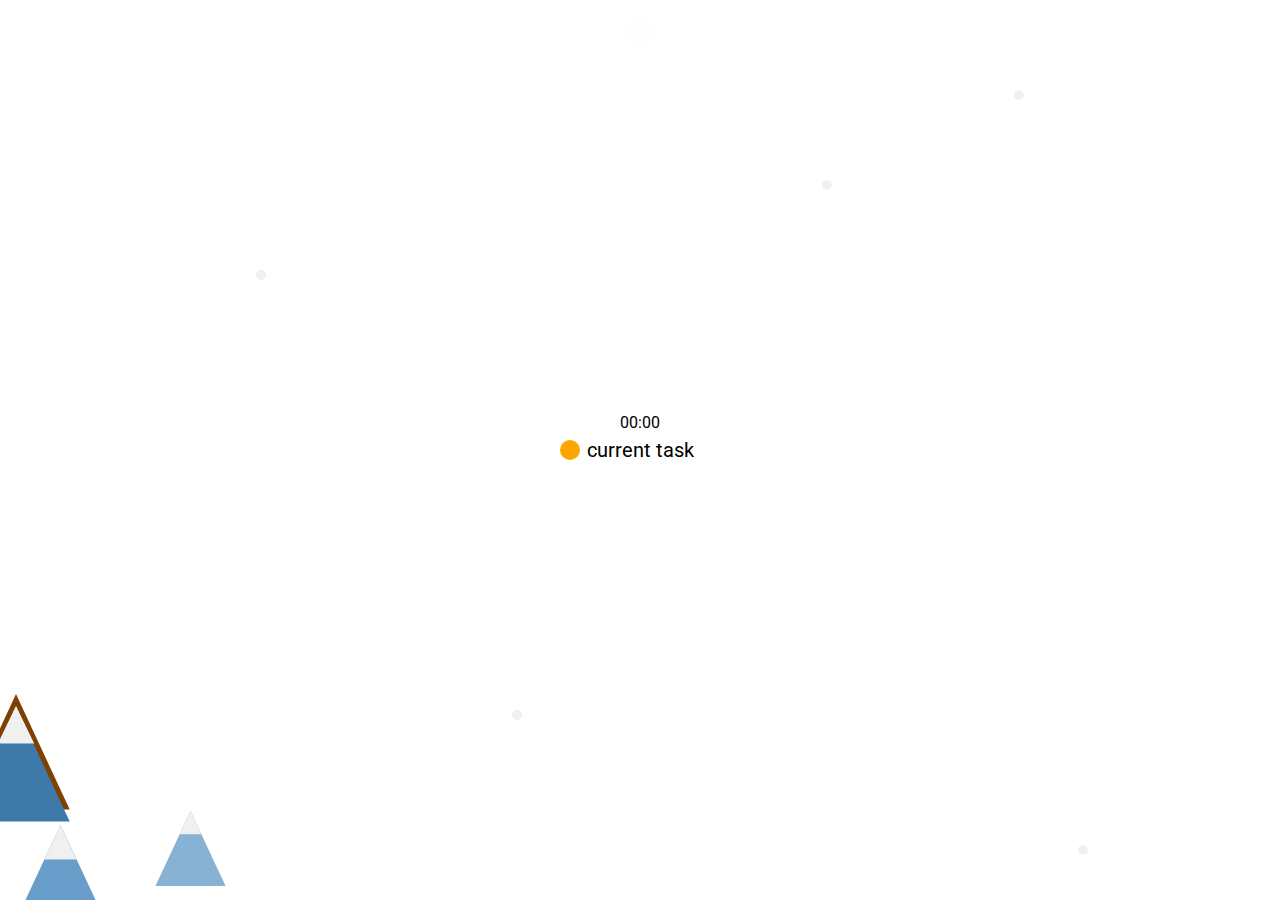
==== index.html @ b99856f8 "[style] winter scene : add mountain peaks" ====
<!DOCTYPE html>
<html lang="en">
<head>
  <meta charset="UTF-8">
  <meta http-equiv="X-UA-Compatible" content="IE=edge">
  <meta name="viewport" content="width=device-width, initial-scale=1.0">
  <link rel="preconnect" href="https://fonts.googleapis.com">
  <link rel="preconnect" href="https://fonts.gstatic.com" crossorigin>
  <link href="https://fonts.googleapis.com/css2?family=Roboto:wght@100;400&display=swap" rel="stylesheet">
  <link rel="stylesheet" href="main.css">
  <script src="main.js" defer></script>
  <title>Timeli</title>
</head>
<body>
  <header>
    <button id="button-hourly-table-open">+</button>
  </header>
  <main>
    <svg id="leaf-1" width="43" height="48" viewBox="0 0 43 48" fill="none" xmlns="http://www.w3.org/2000/svg">
      <path d="M26.0709 11.8953C20.7202 7.89065 9.6484 7.08051 9.6484 7.08051C9.6484 7.08051 6.62289 17.7617 8.55599 24.1594C12.0087 35.5863 33.7386 41.4849 33.7386 41.4849C33.7386 41.4849 35.6278 19.048 26.0709 11.8953Z" fill="#994C00"/>
      <line x1="12.2516" y1="10.8512" x2="29.7718" y2="35.8725" stroke="#D96C00"/>
    </svg>
    <svg id="leaf-2" width="46" height="46" viewBox="0 0 46 46" fill="none" xmlns="http://www.w3.org/2000/svg">
      <path d="M10.4624 20.3955C7.48974 26.2771 8.59883 37.1674 8.59883 37.1674C8.59883 37.1674 19.4891 38.2764 25.3707 35.3038C35.8759 29.9944 37.8831 7.8831 37.8831 7.8831C37.8831 7.8831 15.7718 9.89032 10.4624 20.3955Z" fill="#B25900"/>
      <line x1="11.8097" y1="33.9889" x2="33.1073" y2="12.6912" stroke="#D96C00"/>
    </svg>
    <svg id="leaf-3" width="32" height="47" viewBox="0 0 32 47" fill="none" xmlns="http://www.w3.org/2000/svg">
      <path d="M28.3401 17.4926C27.3072 10.6331 19.7191 1.96211 19.7191 1.96211C19.7191 1.96211 9.69639 7.6465 6.45982 13.782C0.67898 24.7405 12.4304 44.9411 12.4304 44.9411C12.4304 44.9411 30.1847 29.7443 28.3401 17.4926Z" fill="#A65300"/>
      <line x1="18.8742" y1="6.64232" x2="13.5734" y2="37.8998" stroke="#D96C00"/>
    </svg>
    <svg id="leaf-4" width="31" height="38" viewBox="0 0 31 38" fill="none" xmlns="http://www.w3.org/2000/svg">
      <path d="M9.96498 27.7463C13.5654 31.582 22.0373 33.7233 22.0373 33.7233C22.0373 33.7233 25.8425 25.857 25.2185 20.6335C24.1039 11.3036 8.06562 3.76104 8.06562 3.76104C8.06562 3.76104 3.53436 20.8954 9.96498 27.7463Z" fill="#994C00"/>
      <line x1="20.4382" y1="30.4896" x2="10.277" y2="8.69886" stroke="#D96C00"/>
    </svg>
    <svg id="leaf-5" width="29" height="38" viewBox="0 0 29 38" fill="none" xmlns="http://www.w3.org/2000/svg">
      <path d="M24.2544 16.653C24.4208 11.3949 19.9444 3.89021 19.9444 3.89021C19.9444 3.89021 11.6913 6.7618 8.43895 10.8967C2.6299 18.282 8.63728 34.9562 8.63728 34.9562C8.63728 34.9562 23.9572 26.0445 24.2544 16.653Z" fill="#B25900"/>
      <line x1="18.7885" y1="7.30748" x2="10.5651" y2="29.9009" stroke="#D96C00"/>
    </svg>
    <svg id="snowball-1" width="10" height="10" viewBox="0 0 10 10" fill="none">
      <circle cx="5" cy="5" r="5" fill="#F0F0F0"/>
    </svg>
    <svg id="snowball-2" width="10" height="10" viewBox="0 0 10 10" fill="none">
      <circle cx="5" cy="5" r="5" fill="#F0F0F0"/>
    </svg>
    <svg id="snowball-3" width="10" height="10" viewBox="0 0 10 10" fill="none">
      <circle cx="5" cy="5" r="5" fill="#F0F0F0"/>
    </svg>
    <svg id="snowball-4" width="10" height="10" viewBox="0 0 10 10" fill="none">
      <circle cx="5" cy="5" r="5" fill="#F0F0F0"/>
    </svg>
    <svg id="snowball-5" width="10" height="10" viewBox="0 0 10 10" fill="none">
      <circle cx="5" cy="5" r="5" fill="#F0F0F0"/>
    </svg>
    <svg id="snowflake-1" width="63" height="63" viewBox="0 0 63 63" fill="none">
      <path d="M19.8481 11.4592L29.8481 28.7797" stroke="#F0F0F0"/>
      <path d="M18.1519 20.5215V20.5215C22.6102 21.292 26.9824 18.7677 28.5442 14.5215V14.5215" stroke="#F0F0F0"/>
      <path d="M17.884 16.0571V16.0571C20.9416 17.2517 24.3179 15.3024 24.8122 12.0571V12.0571" stroke="#F0F0F0"/>
      <path d="M21.518 24.3516V24.3516C25.1686 24.6704 28.629 22.6726 30.1782 19.3516V19.3516" stroke="#F0F0F0"/>
      <path d="M42.8481 51.2964L32.8481 33.9759" stroke="#F0F0F0"/>
      <path d="M44.5442 42.2344V42.2344C40.086 41.4639 35.7138 43.9882 34.1519 48.2344V48.2344" stroke="#F0F0F0"/>
      <path d="M44.8122 46.6982V46.6982C41.7546 45.5037 38.3782 47.453 37.884 50.6982V50.6982" stroke="#F0F0F0"/>
      <path d="M41.1782 38.4043V38.4043C37.5276 38.0854 34.0671 40.0833 32.518 43.4043V43.4043" stroke="#F0F0F0"/>
      <path d="M8.34815 31.3779L28.3482 31.3779" stroke="#F0F0F0"/>
      <path d="M15.3481 37.3779V37.3779C18.2445 33.9022 18.2445 28.8536 15.3481 25.3779V25.3779" stroke="#F0F0F0"/>
      <path d="M11.3482 35.3779V35.3779C13.9115 33.3273 13.9115 29.4286 11.3482 27.3779V27.3779" stroke="#F0F0F0"/>
      <path d="M20.3481 36.3779V36.3779C22.4496 33.3758 22.4496 29.38 20.3481 26.3779V26.3779" stroke="#F0F0F0"/>
      <path d="M54.3481 31.3779L34.3481 31.3779" stroke="#F0F0F0"/>
      <path d="M47.3481 25.3779V25.3779C44.4517 28.8536 44.4517 33.9022 47.3481 37.3779V37.3779" stroke="#F0F0F0"/>
      <path d="M51.3481 27.3779V27.3779C48.7848 29.4286 48.7848 33.3273 51.3481 35.3779V35.3779" stroke="#F0F0F0"/>
      <path d="M42.3481 26.3779V26.3779C40.2467 29.38 40.2467 33.3758 42.3481 36.3779V36.3779" stroke="#F0F0F0"/>
      <path d="M42.848 11.459L32.848 28.7795" stroke="#F0F0F0"/>
      <path d="M34.1519 14.5212V14.5212C35.7137 18.7674 40.0859 21.2918 44.5442 20.5212V20.5212" stroke="#F0F0F0"/>
      <path d="M37.8839 12.0571V12.0571C38.3782 15.3024 41.7545 17.2517 44.8121 16.0571V16.0571" stroke="#F0F0F0"/>
      <path d="M32.5179 19.3511V19.3511C34.0671 22.6721 37.5275 24.67 41.1781 24.3511V24.3511" stroke="#F0F0F0"/>
      <path d="M19.848 51.2964L29.848 33.9759" stroke="#F0F0F0"/>
      <path d="M28.5442 48.2344V48.2344C26.9823 43.9882 22.6101 41.4639 18.1519 42.2344V42.2344" stroke="#F0F0F0"/>
      <path d="M24.8121 50.6982V50.6982C24.3178 47.453 20.9415 45.5037 17.8839 46.6982V46.6982" stroke="#F0F0F0"/>
      <path d="M30.1781 43.4043V43.4043C28.629 40.0833 25.1685 38.0854 21.5179 38.4043V38.4043" stroke="#F0F0F0"/>
    </svg>
    <svg id="snowflake-2" width="50" height="50" viewBox="0 0 50 50" fill="none">
      <line x1="2.97028" y1="36.9933" x2="46.2715" y2="11.9933" stroke="#F0F0F0"/>
      <path d="M41.3863 10.7812V10.7812C40.1325 13.4691 41.9317 16.5853 44.8863 16.8434V16.8434" stroke="#F0F0F0"/>
      <path d="M6.78116 38.8433V38.8433C8.03496 36.1555 6.23577 33.0392 3.28116 32.7811V32.7811" stroke="#F0F0F0"/>
      <path d="M11.2452 38.5757V38.5757C12.1412 34.4573 9.75984 30.3327 5.74524 29.0494V29.0494" stroke="#F0F0F0"/>
      <path d="M36.9222 11.0493V11.0493C36.0262 15.1677 38.4076 19.2923 42.4222 20.5756V20.5756" stroke="#F0F0F0"/>
      <line x1="2.97809" y1="11.9933" x2="46.2794" y2="36.9933" stroke="#F0F0F0"/>
      <path d="M44.8863 32.1562V32.1562C41.9317 32.4143 40.1325 35.5306 41.3863 38.2184V38.2184" stroke="#F0F0F0"/>
      <path d="M3.28116 16.2188V16.2188C6.23577 15.9607 8.03496 12.8444 6.78116 10.1566V10.1566" stroke="#F0F0F0"/>
      <path d="M5.74525 19.9507V19.9507C9.75985 18.6674 12.1412 14.5428 11.2453 10.4244V10.4244" stroke="#F0F0F0"/>
      <path d="M42.4222 28.4243V28.4243C38.4076 29.7076 36.0262 33.8322 36.9222 37.9506V37.9506" stroke="#F0F0F0"/>
      <line x1="24.5" x2="24.5" y2="50" stroke="#F0F0F0"/>
      <path d="M19 7V7C22.1186 9.83512 26.8814 9.83512 30 7V7" stroke="#F0F0F0"/>
      <path d="M21 3V3C22.7008 5.42973 26.2992 5.42973 28 3V3" stroke="#F0F0F0"/>
      <path d="M28 47V47C26.2992 44.5703 22.7008 44.5703 21 47V47" stroke="#F0F0F0"/>
      <path d="M30 43V43C26.8814 40.1649 22.1186 40.1649 19 43V43" stroke="#F0F0F0"/>
    </svg>
    <svg id="mtn-1" width="70" height="116" viewBox="0 0 70 116" fill="none" xmlns="http://www.w3.org/2000/svg">
      <path d="M16 0L69.6936 115.5H-37.6936L16 0Z"/>
    </svg>
    <svg id="mtn-2" width="71" height="75" viewBox="0 0 71 75" fill="none" xmlns="http://www.w3.org/2000/svg">
      <path d="M35.5 0L70.574 75H0.425972L35.5 0Z"/>
    </svg>
    <svg id="mtn-3" width="71" height="75" viewBox="0 0 71 75" fill="none" xmlns="http://www.w3.org/2000/svg">
      <path d="M35.5 0L70.574 75H0.425972L35.5 0Z"/>
    </svg>
    <svg id="mtn-w-1" width="78" height="154" viewBox="0 0 78 154" fill="none" xmlns="http://www.w3.org/2000/svg">
      <path d="M16 0L69.6936 115.5H-37.6936L16 0Z" fill="#3D79A9"/>
      <path d="M16 0L34.1865 37.5H-2.18653L16 0Z" fill="#F0F0F0"/>
    </svg>
    <svg id="mtn-w-2" width="81" height="89" viewBox="0 0 81 89" fill="none" xmlns="http://www.w3.org/2000/svg">
      <path d="M40.5 0L75.574 75H5.42597L40.5 0Z" fill="#87B2D4"/>
      <path d="M40.5 0L51.3253 23.25H29.6747L40.5 0Z" fill="#F0F0F0"/>
    </svg>
    <svg id="mtn-w-3" width="81" height="75" viewBox="0 0 81 75" fill="none" xmlns="http://www.w3.org/2000/svg">
      <path d="M40.5 0L75.574 75H5.42597L40.5 0Z" fill="#679DC8"/>
      <path d="M40.5 0L56.5215 34.5H24.4785L40.5 0Z" fill="#F0F0F0"/>
    </svg>
    <section id="clock">
      <section id="clock-ticks">
        <div class="main-tick"></div>
        <div class="main-tick"></div>
        <div class="mid-tick"></div>
        <div class="mid-tick"></div>
        <div class="min-tick"></div>
        <div class="min-tick"></div>
        <div class="min-tick"></div>
        <div class="min-tick"></div>
        <div class="min-tick"></div>
        <div class="min-tick"></div>
        <div class="min-tick"></div>
        <div class="min-tick"></div>
      </section>
      <section id="clock-display">
        <div id="time-announcement">00:00</div>
        <div id="task-announcement">current task</div>
      </section>
      <section id="sun-moon-lever">
        <div id="sun-moon"></div>
      </section>
      </section>
    </section>
  </main>
  <aside id="hourly-table">
    <section id="hourly-table-button-section"><button id="button-hourly-table-close">x</button></section>
    <section id="hourly-table-form-section">
      <form id="df1" class="table-item-section"><div class="table-hour">01:00</div><input id="dt1" type="text" placeholder="new task" name="dt1"></form>
      <form id="df2" class="table-item-section"><div class="table-hour">02:00</div><input id="dt2" type="text" placeholder="new task" name="dt2"></form>
      <form id="df3" class="table-item-section"><div class="table-hour">03:00</div><input id="dt3" type="text" placeholder="new task" name="dt3"></form>
      <form id="df4" class="table-item-section"><div class="table-hour">04:00</div><input id="dt4" type="text" placeholder="new task" name="dt4"></form>
      <form id="df5" class="table-item-section"><div class="table-hour">05:00</div><input id="dt5" type="text" placeholder="new task" name="dt5"></form>
      <form id="df6" class="table-item-section"><div class="table-hour">06:00</div><input id="dt6" type="text" placeholder="new task" name="dt6"></form>
      <form id="df7" class="table-item-section"><div class="table-hour">07:00</div><input id="dt7" type="text" placeholder="new task" name="dt7"></form>
      <form id="df8" class="table-item-section"><div class="table-hour">08:00</div><input id="dt8" type="text" placeholder="new task" name="dt8"></form>
      <form id="df9" class="table-item-section"><div class="table-hour">09:00</div><input id="dt9" type="text" placeholder="new task" name="dt9"></form>
      <form id="df10" class="table-item-section"><div class="table-hour">10:00</div><input id="dt10" type="text" placeholder="new task" name="dt10"></form>
      <form id="df11" class="table-item-section"><div class="table-hour">11:00</div><input id="dt11" type="text" placeholder="new task" name="dt11"></form>
      <form id="df12" class="table-item-section"><div class="table-hour">12:00</div><input id="dt12" type="text" placeholder="new task" name="dt12"></form>
      <form id="df13" class="table-item-section"><div class="table-hour">01:00</div><input id="dt13" type="text" placeholder="new task" name="dt13"></form>
      <form id="df14" class="table-item-section"><div class="table-hour">02:00</div><input id="dt14" type="text" placeholder="new task" name="dt14"></form>
      <form id="df15" class="table-item-section"><div class="table-hour">03:00</div><input id="dt15" type="text" placeholder="new task" name="dt15"></form>
      <form id="df16" class="table-item-section"><div class="table-hour">04:00</div><input id="dt16" type="text" placeholder="new task" name="dt16"></form>
      <form id="df17" class="table-item-section"><div class="table-hour">05:00</div><input id="dt17" type="text" placeholder="new task" name="dt17"></form>
      <form id="df18" class="table-item-section"><div class="table-hour">06:00</div><input id="dt18" type="text" placeholder="new task" name="dt18"></form>
      <form id="df19" class="table-item-section"><div class="table-hour">07:00</div><input id="dt19" type="text" placeholder="new task" name="dt19"></form>
      <form id="df20" class="table-item-section"><div class="table-hour">08:00</div><input id="dt20" type="text" placeholder="new task" name="dt20"></form>
      <form id="df21" class="table-item-section"><div class="table-hour">09:00</div><input id="dt21" type="text" placeholder="new task" name="dt21"></form>
      <form id="df22" class="table-item-section"><div class="table-hour">10:00</div><input id="dt22" type="text" placeholder="new task" name="dt22"></form>
      <form id="df23" class="table-item-section"><div class="table-hour">11:00</div><input id="dt23" type="text" placeholder="new task" name="dt23"></form>
      <form id="df0" class="table-item-section"><div class="table-hour">12:00</div><input id="dt0" type="text" placeholder="new task" name="dt0"></form>
    </section>
  </aside>
</body>
</html>
---- main.css ----
:root {
  --sun: orange;
  --spring-day: rgb(197,204,153);
  --spring-night: rgb(110,119,59);
  --summer-day: rgb(103,157,200);
  --summer-night: rgb(68,129,187);
  --fall-day: rgb(200,100,0);
  --fall-night: rgb(153,76,0);
  --winter-day: rgb(160,195,223);
  --winter-night: rgb(51,108,153);
  --season: var(--fall);
  --bgColour: var(--season);
}

* {
  margin: 0;
  padding: 0;
}

button {
  margin: 0;
  padding: 0;
  background-color: transparent;
  border: none;
  text-align: center;
  font: inherit;
  appearance: none;
  cursor: pointer;
}

body {
  width: 100vw;
  height: 100vh;
  display: grid;
  grid-template-columns: 100%;
  grid-template-rows: 100%;
  justify-content: center;
  align-items: center;
  background-color: var(--fall);
}

main {
  width: 100%;
  height: 350px;
  grid-column: 1/-1;
  grid-row: 1/-1;
  display: flex;
  justify-content: center;
  align-items: center;
}

#clock {
  width: 320px;
  height: 320px;
  margin: 0 auto;
  display: grid;
  align-items: center;
  justify-items: center;
  grid-template-columns: 100%;
  grid-template-rows: 100%;
}

#clock-ticks {
  width: 100%;
  height: 100%;
  grid-row: 1/-1;
  grid-column: 1/-1;
  display: grid;
  align-items: center;
  justify-items: center;
  grid-template-columns: 100%;
  grid-template-rows: 100%;
  z-index: 1;
}

#clock-ticks div {
  grid-column: 1/-1;
  grid-row: 1/-1;
  background-color: white;
}

#clock-ticks .main-tick {
  width: 260px;
  height: 2px;
}

#clock-ticks .mid-tick {
  width: 250px;
  height: 2px;
}

#clock-ticks .min-tick {
  width: 240px;
  height: 2px;
}

#clock-ticks div:nth-of-type(2) {transform: rotate(90deg);}
#clock-ticks div:nth-of-type(3) {transform: rotate(45deg);}
#clock-ticks div:nth-of-type(4) {transform: rotate(-45deg);}
#clock-ticks div:nth-of-type(5) {transform: rotate(15deg);}
#clock-ticks div:nth-of-type(6) {transform: rotate(30deg);}
#clock-ticks div:nth-of-type(7) {transform: rotate(-15deg);}
#clock-ticks div:nth-of-type(8) {transform: rotate(-30deg);}
#clock-ticks div:nth-of-type(9) {transform: rotate(60deg);}
#clock-ticks div:nth-of-type(10) {transform: rotate(75deg);}
#clock-ticks div:nth-of-type(11) {transform: rotate(-60deg);}
#clock-ticks div:nth-of-type(12) {transform: rotate(-75deg);}

#clock-display {
  width: 230px;
  height: 230px;
  grid-row: 1/-1;
  grid-column: 1/-1;
  border-radius: 50%;
  display: flex;
  flex-direction: column;
  justify-content: center;
  align-items: center;
  background-color: var(--fall);
  z-index: 2;
}

body {
  font-family: 'Roboto',sans-serif;
  font-size: 16px;
}

#time-announcement {
  font-size: 16px;
  height: 25px;
}

#task-announcement {
  width: 180px;
  height: 50px;
  font-size: 20px;
  text-align: center;
}

#sun-moon-lever {
  width: 160px;
  height: 20px;
  grid-row: 1/-1;
  grid-column: 1/-1;
  transform-origin: right center;
  transform: translateX(-80px) rotate(calc(var(--rotation)*1deg));
  z-index: 3;
}

#sun-moon {
  width: 20px;
  height: 20px;
  border-radius: 50%;
  background-color: var(--sun);
  transition: background-color 5s;
}

header , #hourly-table-button-section {
  width: 100%;
  height: 50px;
  align-self: flex-start;
  grid-row: 1/-1;
  grid-column: 1/-1;
  margin: 0 auto 20px;
  display: grid;
  justify-content: center;
  align-items: center;
}

input,textarea {
  margin: 0 5px 0;
  outline: none;
  border: none;
  font-family: 'Roboto',sans-serif;
  font-size: 14px;
  color: white;
  background-color: rgba(255,255,255,0);
}

input::placeholder {
  color: rgba(250,250,250,.9);
  font-family: 'Roboto',sans-serif;
}

#hourly-table {
  width: 100%;
  height: 100%;
  grid-column: 1/-1;
  grid-row: 1/-1;
  background-color:var(--fall);
  z-index: 3;
  transform: translateY(-100vh);
  transition: transform 1s ease-in-out;
}

#hourly-table-form {
  margin: 10px 0 0;
}

.table-item-section {
  width: 95%;
  max-width: 500px;
  margin: 0 auto 5px;
  display: flex;
  color: white;
}

.table-hour {
  width: 40px;
  height: 20px;
  padding: 4px 0px 0px;
  font-weight: 100;
  font-size: 14px;
}

.table-item-section input {
  width: 450px;
  height: 22px;
  padding-left: 5px;
  margin-left: 10px;
  border: 1px solid white;
}

#button-hourly-table-open , #button-hourly-table-close {
  width: 25px;
  height: 25px;
  margin: 20px auto 20px;
  grid-column: 1/-1;
  grid-row: 1/-1;
  color: white;
  background-color: rgba(250,250,250,.25);
}

#df1,#df2,#df3,#df4,#df5 {
  display: none;
}

#leaf-1 {
  position: absolute;
  top: 5%;
  left: 10%;
  opacity: 0;
}

#leaf-2 {
  position: absolute;
  top: 15%;
  right: 15%;
  opacity: 0;
}

#leaf-3 {
  position: absolute;
  bottom: 25%;
  right: 5%;
  opacity: 0;
}

#leaf-4 {
  position: absolute;
  bottom: 20%;
  right: 10%;
  opacity: 0;
}

#leaf-5 {
  position: absolute;
  bottom: 14%;
  right: 5%;
  opacity: 0;
}

#snowball-1 {
  position: absolute;
  top: 10%;
  right: 20%;
  opacity: 1;
}

#snowball-2 {
  position: absolute;
  top: 20%;
  right: 35%;
  opacity: 1;
}

#snowball-3 {
  position: absolute;
  top: 30%;
  left: 20%;
  opacity: 1;
}

#snowball-4 {
  position: absolute;
  bottom: 20%;
  left: 40%;
  opacity: 1;
}

#snowball-5 {
  position: absolute;
  bottom: 5%;
  right: 15%;
  opacity: 1;
}

#snowflake-1 {
  position: absolute;
  top: 5%;
  left: 20%;
  opacity: 0;
}

#snowflake-2 {
  position: absolute;
  bottom: 18%;
  right: 22%;
  opacity: 0;
}

#mtn-1 {
  position: absolute;
  bottom: 10%;
  left: 0%;
  fill: #804000;
}

#mtn-2 {
  position: absolute;
  bottom: 2%;
  left: 12%;
}

#mtn-3 {
  position: absolute;
  bottom: 0%;
  left: 2%;
}

#mtn-w-1 {
  position: absolute;
  bottom: 4.5%;
  left: 0%;
}

#mtn-w-2 {
  position: absolute;
  bottom: 0%;
  left: 11.7%;
}

#mtn-w-3 {
  position: absolute;
  bottom: 0%;
  left: 1.6%;
}
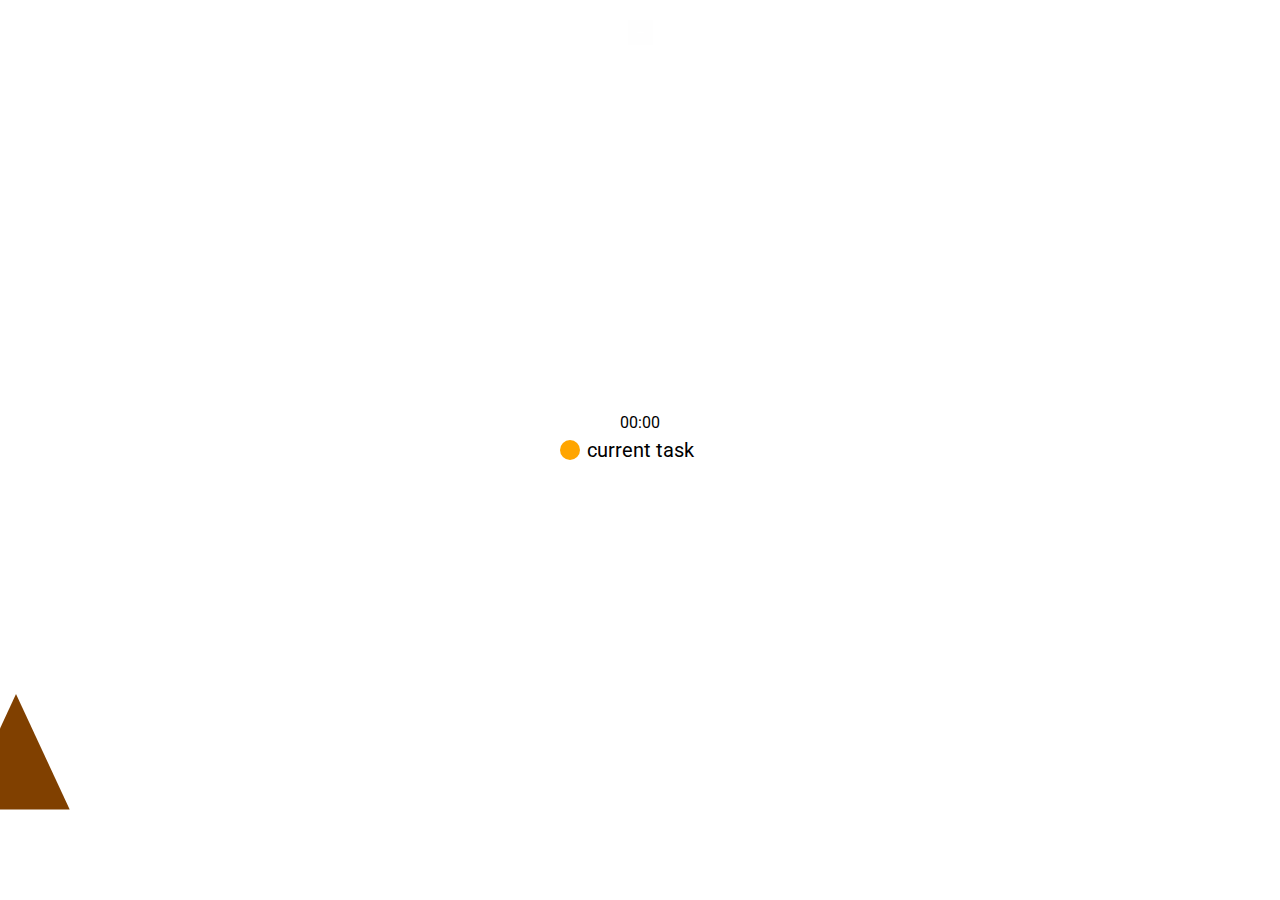
==== commit 27b3c42a: "[style] spring scene : add flowers" ====
--- a/index.html
+++ b/index.html
@@ -16,6 +16,52 @@
     <button id="button-hourly-table-open">+</button>
   </header>
   <main>
+    <svg id="stargazer" width="38" height="45" viewBox="0 0 38 45" fill="none" xmlns="http://www.w3.org/2000/svg">
+      <path d="M20 25V25C21.3203 31.6013 21.3203 38.3987 20 45V45" stroke="#4C994C"/>
+      <path d="M16.4291 6.71274C16.612 6.16408 17.388 6.16408 17.5709 6.71274L20.4868 15.4605C20.7933 16.3799 20.4771 17.3922 19.7018 17.9737C18.1007 19.1745 15.8993 19.1745 14.2982 17.9737C13.5229 17.3922 13.2067 16.3799 13.5132 15.4605L16.4291 6.71274Z" fill="#E87D7D"/>
+      <path d="M5.76873 27.6022C5.20214 27.7181 4.81411 27.046 5.19781 26.6133L11.3156 19.7142C11.9586 18.9891 12.9934 18.7568 13.8846 19.1375C15.7251 19.9236 16.8258 21.8301 16.5864 23.8171C16.4705 24.7792 15.7519 25.5593 14.8025 25.7536L5.76873 27.6022Z" fill="#E87D7D"/>
+      <path d="M28.7926 26.6133C29.1763 27.046 28.7882 27.7181 28.2217 27.6022L19.1879 25.7535C18.2385 25.5593 17.5199 24.7792 17.404 23.8171C17.1646 21.8301 18.2653 19.9236 20.1057 19.1375C20.997 18.7568 22.0318 18.9891 22.6747 19.7142L28.7926 26.6133Z" fill="#E87D7D"/>
+      <path d="M28.6183 13.3678C29.1852 13.2534 29.5714 13.9265 29.1865 14.3582L23.0501 21.2407C22.4051 21.9641 21.3697 22.1936 20.4795 21.8105C18.6412 21.0194 17.5457 19.1099 17.7904 17.1236C17.9089 16.1618 18.6296 15.3837 19.5796 15.192L28.6183 13.3678Z" fill="#B41818"/>
+      <path d="M5.19414 14.5169C4.81161 14.0832 5.20145 13.4122 5.76773 13.5296L14.7964 15.4027C15.7453 15.5995 16.4618 16.3815 16.5751 17.344C16.8091 19.3316 15.7033 21.2351 13.8607 22.0163C12.9685 22.3945 11.9343 22.1594 11.2933 21.4326L5.19414 14.5169Z" fill="#B41818"/>
+      <path d="M17.5098 33.9952C17.3254 34.5433 16.5494 34.5412 16.368 33.9921L13.4757 25.2364C13.1718 24.3162 13.4907 23.3048 14.2676 22.7254C15.8719 21.529 18.0733 21.5349 19.6711 22.74C20.4448 23.3236 20.7583 24.3368 20.4494 25.2553L17.5098 33.9952Z" fill="#B41818"/>
+      <circle cx="17" cy="21" r="3" fill="#961414"/>
+    </svg>
+    <svg id="sunflower" width="31" height="79" viewBox="0 0 31 79" fill="none" xmlns="http://www.w3.org/2000/svg">
+      <line x1="15.5" y1="16" x2="15.5" y2="79" stroke="#4D994D"/>
+      <path d="M16.3535 33.9248C15.6357 35.3449 15.9035 37.9745 15.9035 37.9745C15.9035 37.9745 18.5331 38.2423 19.9533 37.5246C22.4899 36.2425 22.9746 30.9035 22.9746 30.9035C22.9746 30.9035 17.6355 31.3881 16.3535 33.9248Z" fill="#77BB77"/>
+      <line x1="16.4106" y1="36.9389" x2="21.5532" y2="31.7963" stroke="#4D994D"/>
+      <path d="M14.5246 33.9248C15.2423 35.3449 14.9745 37.9745 14.9745 37.9745C14.9745 37.9745 12.3449 38.2423 10.9247 37.5246C8.38814 36.2425 7.90347 30.9035 7.90347 30.9035C7.90347 30.9035 13.2425 31.3881 14.5246 33.9248Z" fill="#77BB77"/>
+      <line y1="-0.5" x2="7.27273" y2="-0.5" transform="matrix(-0.707107 -0.707107 -0.707107 0.707107 14.1139 37.2925)" stroke="#4D994D"/>
+      <path d="M14.1775 6.10486C13.8831 4.30399 14.1172 2.45639 14.8516 0.785893C14.9838 0.485207 15.4104 0.485207 15.5425 0.785893C16.2769 2.45639 16.511 4.30399 16.2166 6.10486L15.9324 7.84363H14.4617L14.1775 6.10486Z" fill="#FFD366"/>
+      <path d="M24.2892 14.1774C26.0901 13.883 27.9377 14.1172 29.6082 14.8515C29.9089 14.9837 29.9089 15.4103 29.6082 15.5425C27.9377 16.2768 26.0901 16.511 24.2892 16.2166L22.5504 15.9323L22.5504 14.4617L24.2892 14.1774Z" fill="#FFD366"/>
+      <path d="M6.10486 16.2166C4.30399 16.511 2.45639 16.2769 0.785893 15.5425C0.485207 15.4103 0.485207 14.9837 0.785893 14.8516C2.45639 14.1172 4.30399 13.8831 6.10486 14.1775L7.84363 14.4617L7.84363 15.9324L6.10486 16.2166Z" fill="#FFD366"/>
+      <path d="M18.9082 7.47345C19.5537 5.76665 20.6802 4.28366 22.1515 3.20414C22.4163 3.00983 22.7857 3.22313 22.7498 3.54962C22.5506 5.36348 21.8295 7.08064 20.6742 8.49304L19.5586 9.85673L18.285 9.12139L18.9082 7.47345Z" fill="#FFD366"/>
+      <path d="M9.81601 8.49306C8.66062 7.08066 7.9396 5.36351 7.74032 3.54964C7.70445 3.22315 8.0739 3.00985 8.33871 3.20416C9.80992 4.28368 10.9365 5.76667 11.582 7.47347L12.2052 9.12141L10.9316 9.85675L9.81601 8.49306Z" fill="#FFD366"/>
+      <path d="M20.6673 9.5381C21.7325 8.05652 23.2046 6.91564 24.9051 6.25369C25.2111 6.13454 25.5128 6.43619 25.3936 6.74227C24.7317 8.44275 23.5908 9.91478 22.1092 10.98L20.6787 12.0085L19.6388 10.9686L20.6673 9.5381Z" fill="#FFD366"/>
+      <path d="M8.06734 10.4898C6.58576 9.42453 5.44488 7.9525 4.78293 6.25202C4.66378 5.94593 4.96542 5.64428 5.27151 5.76344C6.97199 6.42539 8.44402 7.56627 9.50925 9.04785L10.5378 10.4783L9.49783 11.5183L8.06734 10.4898Z" fill="#FFD366"/>
+      <path d="M22.3209 11.2868C23.7333 10.1314 25.4504 9.41043 27.2643 9.21115C27.5908 9.17528 27.8041 9.54472 27.6098 9.80954C26.5303 11.2807 25.0473 12.4073 23.3405 13.0528L21.6925 13.676L20.9572 12.4024L22.3209 11.2868Z" fill="#FFD366"/>
+      <path d="M6.98319 13.0528C5.27638 12.4073 3.79339 11.2807 2.71388 9.80949C2.51957 9.54467 2.73286 9.17523 3.05936 9.2111C4.87322 9.41038 6.59037 10.1314 8.00277 11.2868L9.36646 12.4023L8.63112 13.676L6.98319 13.0528Z" fill="#FFD366"/>
+      <path d="M16.573 6.50383C16.7547 4.68812 17.4591 2.96408 18.6008 1.54057C18.8063 1.28434 19.2184 1.39475 19.2682 1.71941C19.5452 3.52304 19.2932 5.36829 18.5427 7.03161L17.8181 8.63756L16.3975 8.25692L16.573 6.50383Z" fill="#FFD366"/>
+      <path d="M11.8203 7.03156C11.0698 5.36824 10.8178 3.52299 11.0948 1.71936C11.1446 1.3947 11.5567 1.28429 11.7622 1.54052C12.9039 2.96403 13.6082 4.68807 13.79 6.50378L13.9654 8.25687L12.5449 8.63751L11.8203 7.03156Z" fill="#FFD366"/>
+      <path d="M16.1462 23.8951C16.4406 25.696 16.2065 27.5436 15.4721 29.2141C15.3399 29.5148 14.9133 29.5148 14.7812 29.2141C14.0468 27.5436 13.8127 25.696 14.1071 23.8951L14.3913 22.1564L15.862 22.1564L16.1462 23.8951Z" fill="#FFD366"/>
+      <path d="M11.4154 22.5266C10.77 24.2334 9.64337 25.7163 8.17216 26.7959C7.90734 26.9902 7.5379 26.7769 7.57377 26.4504C7.77305 24.6365 8.49406 22.9194 9.64946 21.507L10.765 20.1433L12.0387 20.8786L11.4154 22.5266Z" fill="#FFD366"/>
+      <path d="M20.5076 21.5069C21.663 22.9193 22.384 24.6365 22.5833 26.4504C22.6192 26.7768 22.2497 26.9901 21.9849 26.7958C20.5137 25.7163 19.3871 24.2333 18.7416 22.5265L18.1184 20.8786L19.3921 20.1432L20.5076 21.5069Z" fill="#FFD366"/>
+      <path d="M9.65639 20.4619C8.59115 21.9435 7.11912 23.0844 5.41864 23.7463C5.11256 23.8655 4.81091 23.5638 4.93006 23.2577C5.59201 21.5572 6.73289 20.0852 8.21447 19.02L9.64496 17.9915L10.6849 19.0314L9.65639 20.4619Z" fill="#FFD366"/>
+      <path d="M22.2563 19.5102C23.7379 20.5755 24.8788 22.0475 25.5407 23.748C25.6599 24.0541 25.3582 24.3557 25.0522 24.2366C23.3517 23.5746 21.8797 22.4337 20.8144 20.9522L19.7859 19.5217L20.8258 18.4817L22.2563 19.5102Z" fill="#FFD366"/>
+      <path d="M8.00277 18.7132C6.59036 19.8686 4.87321 20.5896 3.05935 20.7889C2.73286 20.8247 2.51956 20.4553 2.71387 20.1905C3.79338 18.7193 5.27638 17.5927 6.98318 16.9472L8.63112 16.324L9.36646 17.5976L8.00277 18.7132Z" fill="#FFD366"/>
+      <path d="M23.3405 16.9472C25.0473 17.5927 26.5302 18.7193 27.6098 20.1905C27.8041 20.4553 27.5908 20.8248 27.2643 20.7889C25.4504 20.5896 23.7333 19.8686 22.3209 18.7132L20.9572 17.5977L21.6925 16.324L23.3405 16.9472Z" fill="#FFD366"/>
+      <path d="M13.7507 23.4962C13.5689 25.3119 12.8645 27.0359 11.7229 28.4594C11.5174 28.7157 11.1053 28.6052 11.0555 28.2806C10.7785 26.477 11.0305 24.6317 11.781 22.9684L12.5056 21.3624L13.9261 21.7431L13.7507 23.4962Z" fill="#FFD366"/>
+      <path d="M18.5033 22.9684C19.2538 24.6318 19.5058 26.477 19.2288 28.2806C19.179 28.6053 18.7669 28.7157 18.5614 28.4595C17.4197 27.036 16.7154 25.3119 16.5336 23.4962L16.3582 21.7431L17.7787 21.3625L18.5033 22.9684Z" fill="#FFD366"/>
+      <ellipse cx="15.197" cy="15.1972" rx="7.3534" ry="7.3534" fill="#997000"/>
+    </svg>
+    <svg id="clover" width="13" height="22" viewBox="0 0 13 22" fill="none" xmlns="http://www.w3.org/2000/svg">
+      <path d="M6.5 7L6.73142 8.25773C7.56873 12.8083 7.49005 17.4802 6.5 22V22" stroke="#4D994D"/>
+      <path d="M1.875 1.875L1.65653 1.91869C0.693329 2.11133 -1.33011e-07 2.95706 -9.00744e-08 3.93934C-4.03277e-08 5.07741 0.92259 6 2.06066 6L6 6L6 2.06066C6 0.92259 5.07741 -2.21941e-07 3.93934 -1.72194e-07C2.95706 -1.29257e-07 2.11133 0.693329 1.91869 1.65653L1.875 1.875Z" fill="#77BB77"/>
+      <path d="M11.125 1.875L11.0813 1.65653C10.8887 0.693329 10.0429 0 9.06066 0C7.92259 0 7 0.92259 7 2.06066V6H10.9393C12.0774 6 13 5.07741 13 3.93934C13 2.95706 12.3067 2.11133 11.3435 1.91869L11.125 1.875Z" fill="#77BB77"/>
+      <path d="M11.125 11.125L11.3435 11.0813C12.3067 10.8887 13 10.0429 13 9.06066C13 7.92259 12.0774 7 10.9393 7L7 7L7 10.9393C7 12.0774 7.92259 13 9.06066 13C10.0429 13 10.8887 12.3067 11.0813 11.3435L11.125 11.125Z" fill="#77BB77"/>
+      <path d="M1.875 11.125L1.91869 11.3435C2.11133 12.3067 2.95706 13 3.93934 13C5.07741 13 6 12.0774 6 10.9393L6 7L2.06066 7C0.92259 7 4.43881e-07 7.92259 3.44388e-07 9.06066C2.58514e-07 10.0429 0.69333 10.8887 1.65653 11.0813L1.875 11.125Z" fill="#77BB77"/>
+      <circle cx="6.5" cy="6.5" r="1.5" fill="#4D994D"/>
+    </svg>
     <svg id="leaf-1" width="43" height="48" viewBox="0 0 43 48" fill="none" xmlns="http://www.w3.org/2000/svg">
       <path d="M26.0709 11.8953C20.7202 7.89065 9.6484 7.08051 9.6484 7.08051C9.6484 7.08051 6.62289 17.7617 8.55599 24.1594C12.0087 35.5863 33.7386 41.4849 33.7386 41.4849C33.7386 41.4849 35.6278 19.048 26.0709 11.8953Z" fill="#994C00"/>
       <line x1="12.2516" y1="10.8512" x2="29.7718" y2="35.8725" stroke="#D96C00"/>
--- a/main.css
+++ b/main.css
@@ -231,6 +231,27 @@
   background-color: rgba(250,250,250,.25);
 }
 
+#stargazer {
+  position: absolute;
+  bottom: 0%;
+  right: 40%;
+  opacity: 0;
+}
+
+#sunflower {
+  position: absolute;
+  bottom: 0%;
+  right: 25%;
+  opacity: 0;
+}
+
+#clover {
+  position: absolute;
+  bottom: 0%;
+  right: 15%;
+  opacity: 0;
+}
+
 #df1,#df2,#df3,#df4,#df5 {
   display: none;
 }
@@ -274,35 +295,35 @@
   position: absolute;
   top: 10%;
   right: 20%;
-  opacity: 1;
+  opacity: 0;
 }
 
 #snowball-2 {
   position: absolute;
   top: 20%;
   right: 35%;
-  opacity: 1;
+  opacity: 0;
 }
 
 #snowball-3 {
   position: absolute;
   top: 30%;
   left: 20%;
-  opacity: 1;
+  opacity: 0;
 }
 
 #snowball-4 {
   position: absolute;
   bottom: 20%;
   left: 40%;
-  opacity: 1;
+  opacity: 0;
 }
 
 #snowball-5 {
   position: absolute;
   bottom: 5%;
   right: 15%;
-  opacity: 1;
+  opacity: 0;
 }
 
 #snowflake-1 {
@@ -342,16 +363,19 @@
   position: absolute;
   bottom: 4.5%;
   left: 0%;
+  opacity: 0;
 }
 
 #mtn-w-2 {
   position: absolute;
   bottom: 0%;
   left: 11.7%;
+  opacity: 0;
 }
 
 #mtn-w-3 {
   position: absolute;
   bottom: 0%;
   left: 1.6%;
+  opacity: 0;
 }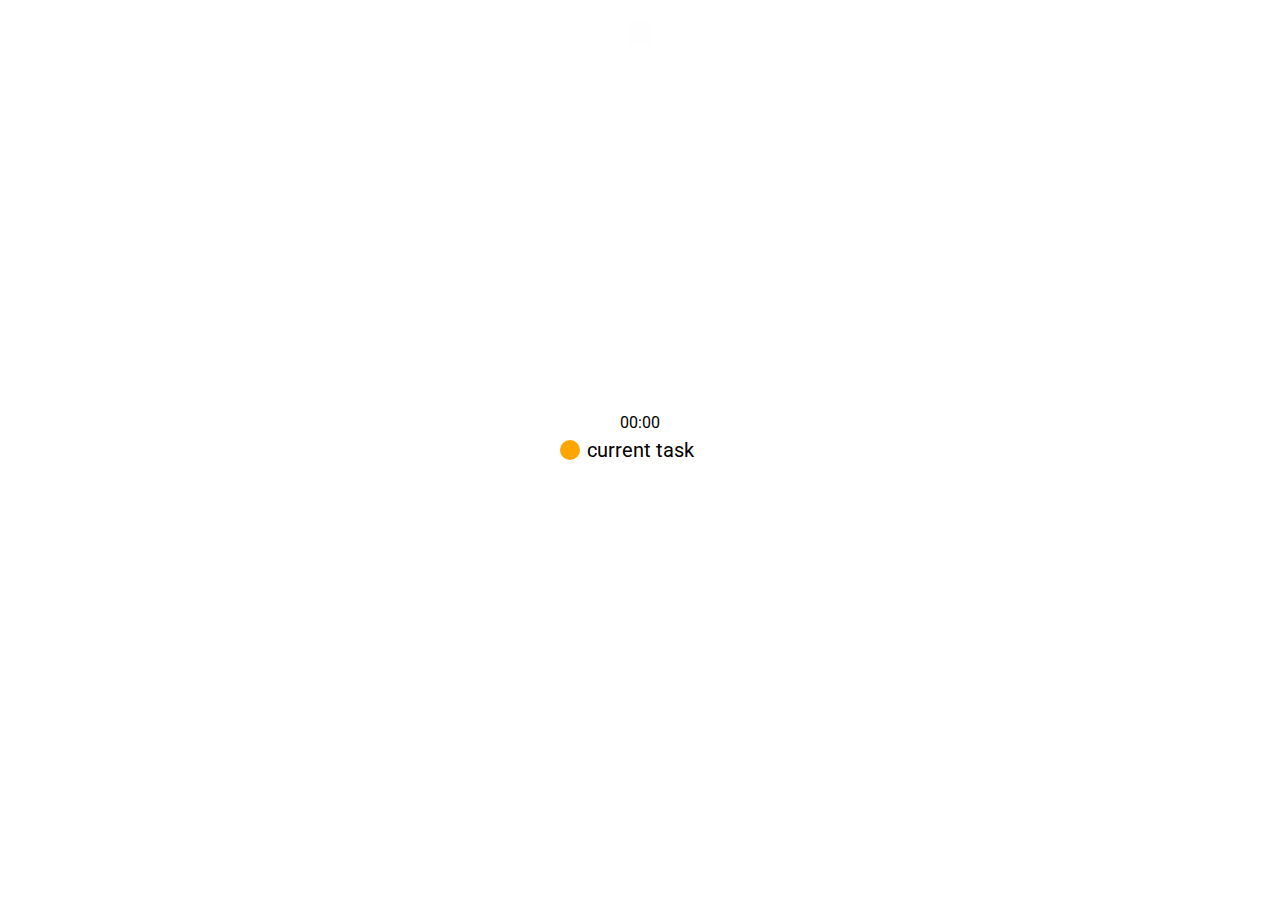
==== commit 84a88bdd: "[style] seasons : refactor and adjust colours" ====
--- a/index.html
+++ b/index.html
@@ -63,7 +63,7 @@
       <circle cx="6.5" cy="6.5" r="1.5" fill="#4D994D"/>
     </svg>
     <svg id="leaf-1" width="43" height="48" viewBox="0 0 43 48" fill="none" xmlns="http://www.w3.org/2000/svg">
-      <path d="M26.0709 11.8953C20.7202 7.89065 9.6484 7.08051 9.6484 7.08051C9.6484 7.08051 6.62289 17.7617 8.55599 24.1594C12.0087 35.5863 33.7386 41.4849 33.7386 41.4849C33.7386 41.4849 35.6278 19.048 26.0709 11.8953Z" fill="#994C00"/>
+      <path d="M26.0709 11.8953C20.7202 7.89065 9.6484 7.08051 9.6484 7.08051C9.6484 7.08051 6.62289 17.7617 8.55599 24.1594C12.0087 35.5863 33.7386 41.4849 33.7386 41.4849C33.7386 41.4849 35.6278 19.048 26.0709 11.8953Z" fill="#B25A00"/>
       <line x1="12.2516" y1="10.8512" x2="29.7718" y2="35.8725" stroke="#D96C00"/>
     </svg>
     <svg id="leaf-2" width="46" height="46" viewBox="0 0 46 46" fill="none" xmlns="http://www.w3.org/2000/svg">
@@ -75,7 +75,7 @@
       <line x1="18.8742" y1="6.64232" x2="13.5734" y2="37.8998" stroke="#D96C00"/>
     </svg>
     <svg id="leaf-4" width="31" height="38" viewBox="0 0 31 38" fill="none" xmlns="http://www.w3.org/2000/svg">
-      <path d="M9.96498 27.7463C13.5654 31.582 22.0373 33.7233 22.0373 33.7233C22.0373 33.7233 25.8425 25.857 25.2185 20.6335C24.1039 11.3036 8.06562 3.76104 8.06562 3.76104C8.06562 3.76104 3.53436 20.8954 9.96498 27.7463Z" fill="#994C00"/>
+      <path d="M9.96498 27.7463C13.5654 31.582 22.0373 33.7233 22.0373 33.7233C22.0373 33.7233 25.8425 25.857 25.2185 20.6335C24.1039 11.3036 8.06562 3.76104 8.06562 3.76104C8.06562 3.76104 3.53436 20.8954 9.96498 27.7463Z" fill="#B25A00"/>
       <line x1="20.4382" y1="30.4896" x2="10.277" y2="8.69886" stroke="#D96C00"/>
     </svg>
     <svg id="leaf-5" width="29" height="38" viewBox="0 0 29 38" fill="none" xmlns="http://www.w3.org/2000/svg">
@@ -140,26 +140,18 @@
       <path d="M28 47V47C26.2992 44.5703 22.7008 44.5703 21 47V47" stroke="#F0F0F0"/>
       <path d="M30 43V43C26.8814 40.1649 22.1186 40.1649 19 43V43" stroke="#F0F0F0"/>
     </svg>
-    <svg id="mtn-1" width="70" height="116" viewBox="0 0 70 116" fill="none" xmlns="http://www.w3.org/2000/svg">
-      <path d="M16 0L69.6936 115.5H-37.6936L16 0Z"/>
-    </svg>
-    <svg id="mtn-2" width="71" height="75" viewBox="0 0 71 75" fill="none" xmlns="http://www.w3.org/2000/svg">
-      <path d="M35.5 0L70.574 75H0.425972L35.5 0Z"/>
-    </svg>
-    <svg id="mtn-3" width="71" height="75" viewBox="0 0 71 75" fill="none" xmlns="http://www.w3.org/2000/svg">
-      <path d="M35.5 0L70.574 75H0.425972L35.5 0Z"/>
-    </svg>
-    <svg id="mtn-w-1" width="78" height="154" viewBox="0 0 78 154" fill="none" xmlns="http://www.w3.org/2000/svg">
+    <svg id="mnt-range" width="129" height="169" viewBox="0 0 129 169" fill="none" xmlns="http://www.w3.org/2000/svg">
+      <path id="mnt-1" d="M16 0L69.6936 115.5H-37.6936L16 0Z"/>
+      <path id="mnt-2" d="M88.5 80L123.574 155H53.426L88.5 80Z" fill="#BF6000"/>
+      <path id="mnt-3" d="M47.5 94L82.574 169H12.426L47.5 94Z" fill="#D96C00"/>
+    </svg>
+    <svg id="mnt-range-w" width="129" height="169" viewBox="0 0 129 169" fill="none" xmlns="http://www.w3.org/2000/svg">
       <path d="M16 0L69.6936 115.5H-37.6936L16 0Z" fill="#3D79A9"/>
       <path d="M16 0L34.1865 37.5H-2.18653L16 0Z" fill="#F0F0F0"/>
-    </svg>
-    <svg id="mtn-w-2" width="81" height="89" viewBox="0 0 81 89" fill="none" xmlns="http://www.w3.org/2000/svg">
-      <path d="M40.5 0L75.574 75H5.42597L40.5 0Z" fill="#87B2D4"/>
-      <path d="M40.5 0L51.3253 23.25H29.6747L40.5 0Z" fill="#F0F0F0"/>
-    </svg>
-    <svg id="mtn-w-3" width="81" height="75" viewBox="0 0 81 75" fill="none" xmlns="http://www.w3.org/2000/svg">
-      <path d="M40.5 0L75.574 75H5.42597L40.5 0Z" fill="#679DC8"/>
-      <path d="M40.5 0L56.5215 34.5H24.4785L40.5 0Z" fill="#F0F0F0"/>
+      <path d="M88.5 80L123.574 155H53.426L88.5 80Z" fill="#87B2D4"/>
+      <path d="M88.5 80L99.3253 103.25H77.6747L88.5 80Z" fill="#F0F0F0"/>
+      <path d="M47.5 94L82.574 169H12.426L47.5 94Z" fill="#679DC8"/>
+      <path d="M47.5 94L63.5215 128.5H31.4785L47.5 94Z" fill="#F0F0F0"/>
     </svg>
     <section id="clock">
       <section id="clock-ticks">
--- a/main.css
+++ b/main.css
@@ -5,11 +5,17 @@
   --summer-day: rgb(103,157,200);
   --summer-night: rgb(68,129,187);
   --fall-day: rgb(200,100,0);
-  --fall-night: rgb(153,76,0);
+  --fall-night: rgb(143,71,0);
   --winter-day: rgb(160,195,223);
   --winter-night: rgb(51,108,153);
   --season: var(--fall);
   --bgColour: var(--season);
+  --mnt-1-spring: rgb(68,136,68);
+  --mnt-2-spring: rgb(119,187,119);
+  --mnt-3-spring: rgb(76,153,76);
+  --mnt-1-fall: rgb(153,76,0);
+  --mnt-2-fall: rgb(191,96,0);
+  --mnt-3-fall: rgb(217,108,0);
 }
 
 * {
@@ -231,6 +237,20 @@
   background-color: rgba(250,250,250,.25);
 }
 
+#mnt-range {
+  position: absolute;
+  bottom: 0%;
+  left: 0%;
+  opacity: 0;
+}
+
+#mnt-range-w {
+  position: absolute;
+  bottom: 0%;
+  left: 0%;
+  opacity: 0;
+}
+
 #stargazer {
   position: absolute;
   bottom: 0%;
@@ -340,7 +360,7 @@
   opacity: 0;
 }
 
-#mtn-1 {
+/* #mtn-1 {
   position: absolute;
   bottom: 10%;
   left: 0%;
@@ -378,4 +398,4 @@
   bottom: 0%;
   left: 1.6%;
   opacity: 0;
-}+} */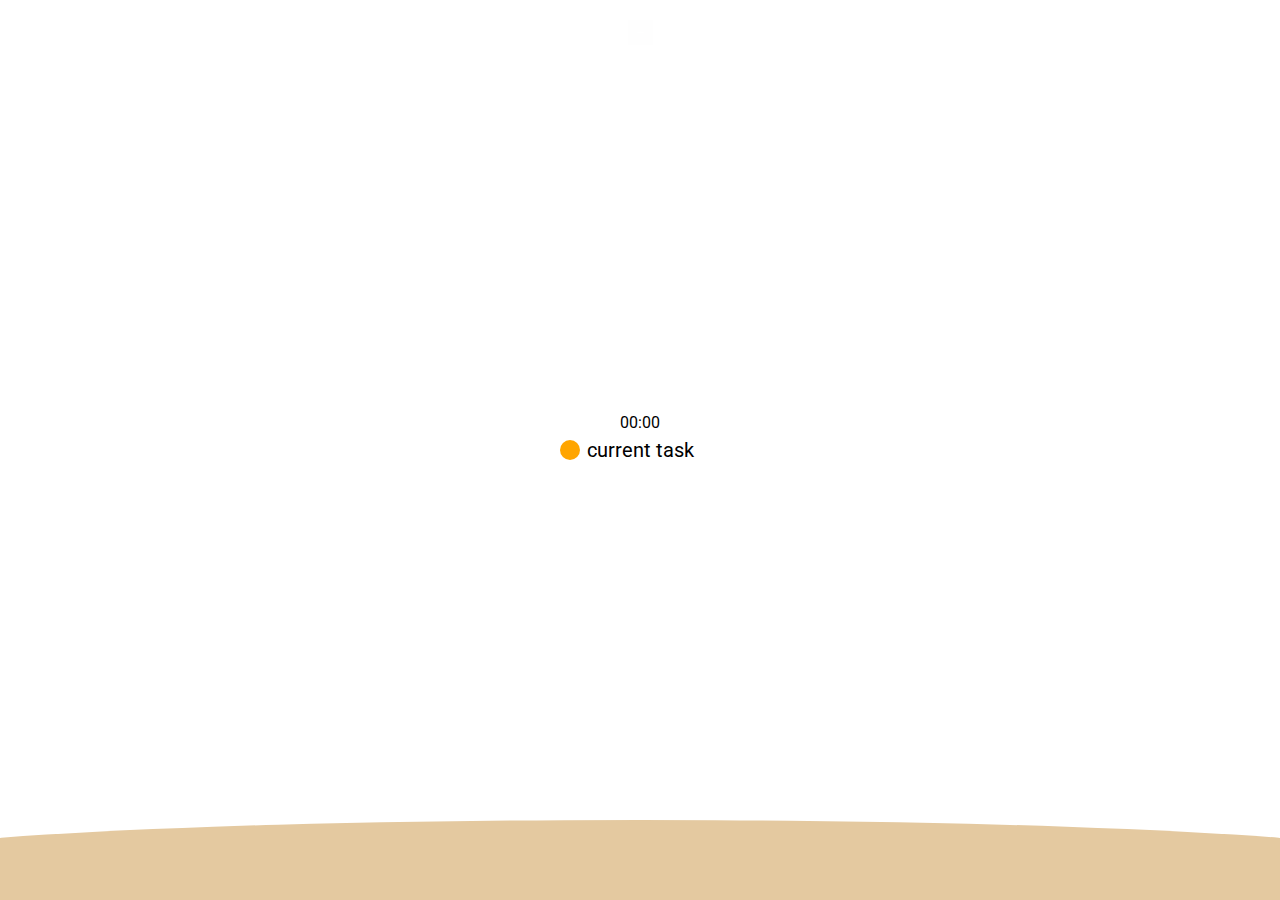
==== commit 0341c894: "[content] add beach section" ====
--- a/index.html
+++ b/index.html
@@ -62,6 +62,9 @@
       <path d="M1.875 11.125L1.91869 11.3435C2.11133 12.3067 2.95706 13 3.93934 13C5.07741 13 6 12.0774 6 10.9393L6 7L2.06066 7C0.92259 7 4.43881e-07 7.92259 3.44388e-07 9.06066C2.58514e-07 10.0429 0.69333 10.8887 1.65653 11.0813L1.875 11.125Z" fill="#77BB77"/>
       <circle cx="6.5" cy="6.5" r="1.5" fill="#4D994D"/>
     </svg>
+    <section id="beach">
+      <div id="sand"></div>
+    </section>
     <svg id="leaf-1" width="43" height="48" viewBox="0 0 43 48" fill="none" xmlns="http://www.w3.org/2000/svg">
       <path d="M26.0709 11.8953C20.7202 7.89065 9.6484 7.08051 9.6484 7.08051C9.6484 7.08051 6.62289 17.7617 8.55599 24.1594C12.0087 35.5863 33.7386 41.4849 33.7386 41.4849C33.7386 41.4849 35.6278 19.048 26.0709 11.8953Z" fill="#B25A00"/>
       <line x1="12.2516" y1="10.8512" x2="29.7718" y2="35.8725" stroke="#D96C00"/>
--- a/main.css
+++ b/main.css
@@ -251,6 +251,8 @@
   opacity: 0;
 }
 
+/* spring */
+
 #stargazer {
   position: absolute;
   bottom: 0%;
@@ -276,6 +278,32 @@
   display: none;
 }
 
+/* summer */
+
+#beach {
+  position: absolute;
+  bottom: 0%;
+  width: 100%;
+  height: 150px;
+  display: grid;
+  grid-template-columns: 50% 50%;
+  grid-template-rows: 100%;
+  overflow: hidden;
+}
+
+#sand {
+  width: 120%;
+  height: 80px;
+  grid-row: 1/-1;
+  grid-column: 1/-1;
+  justify-self: center;
+  align-self: flex-end;
+  border-radius: 50% 50% 0 0;
+  background-color: #E4C9A0;
+}
+
+/* fall */
+
 #leaf-1 {
   position: absolute;
   top: 5%;
@@ -310,6 +338,8 @@
   right: 5%;
   opacity: 0;
 }
+
+/* winter */
 
 #snowball-1 {
   position: absolute;
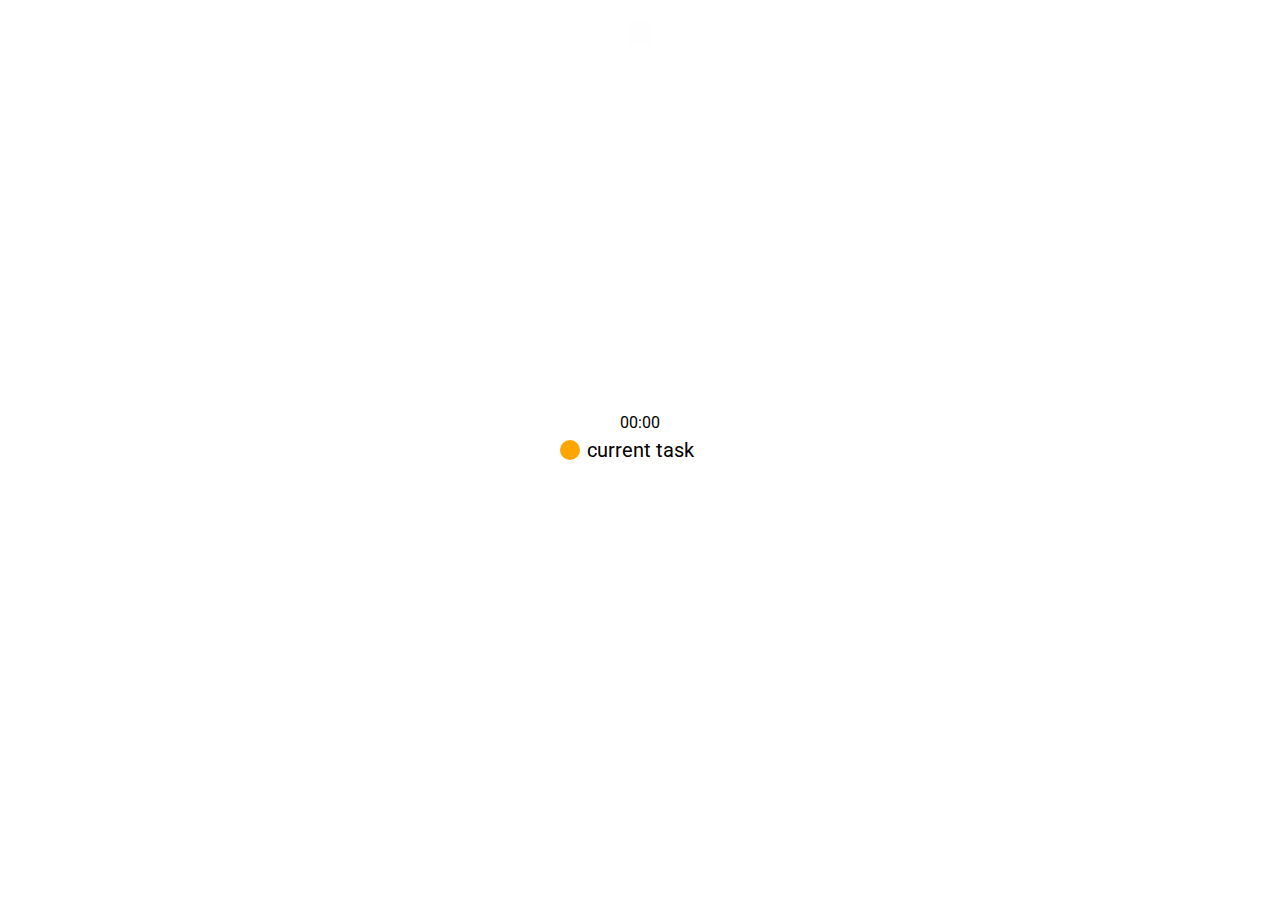
==== commit 0b881f8f: "[optimise] seo : add meta description" ====
--- a/index.html
+++ b/index.html
@@ -1,9 +1,10 @@
 <!DOCTYPE html>
 <html lang="en">
 <head>
-  <meta charset="UTF-8">
+  <meta charset="utf-8">
   <meta http-equiv="X-UA-Compatible" content="IE=edge">
   <meta name="viewport" content="width=device-width, initial-scale=1.0">
+  <meta name="description" content="A minimalist todo app that displays only one task at a time. Includes a unique analogue dial and seasonal changes.">
   <link rel="preconnect" href="https://fonts.googleapis.com">
   <link rel="preconnect" href="https://fonts.gstatic.com" crossorigin>
   <link href="https://fonts.googleapis.com/css2?family=Roboto:wght@100;400&display=swap" rel="stylesheet">
--- a/main.css
+++ b/main.css
@@ -289,6 +289,7 @@
   grid-template-columns: 50% 50%;
   grid-template-rows: 100%;
   overflow: hidden;
+  opacity: 0;
 }
 
 #sand {
